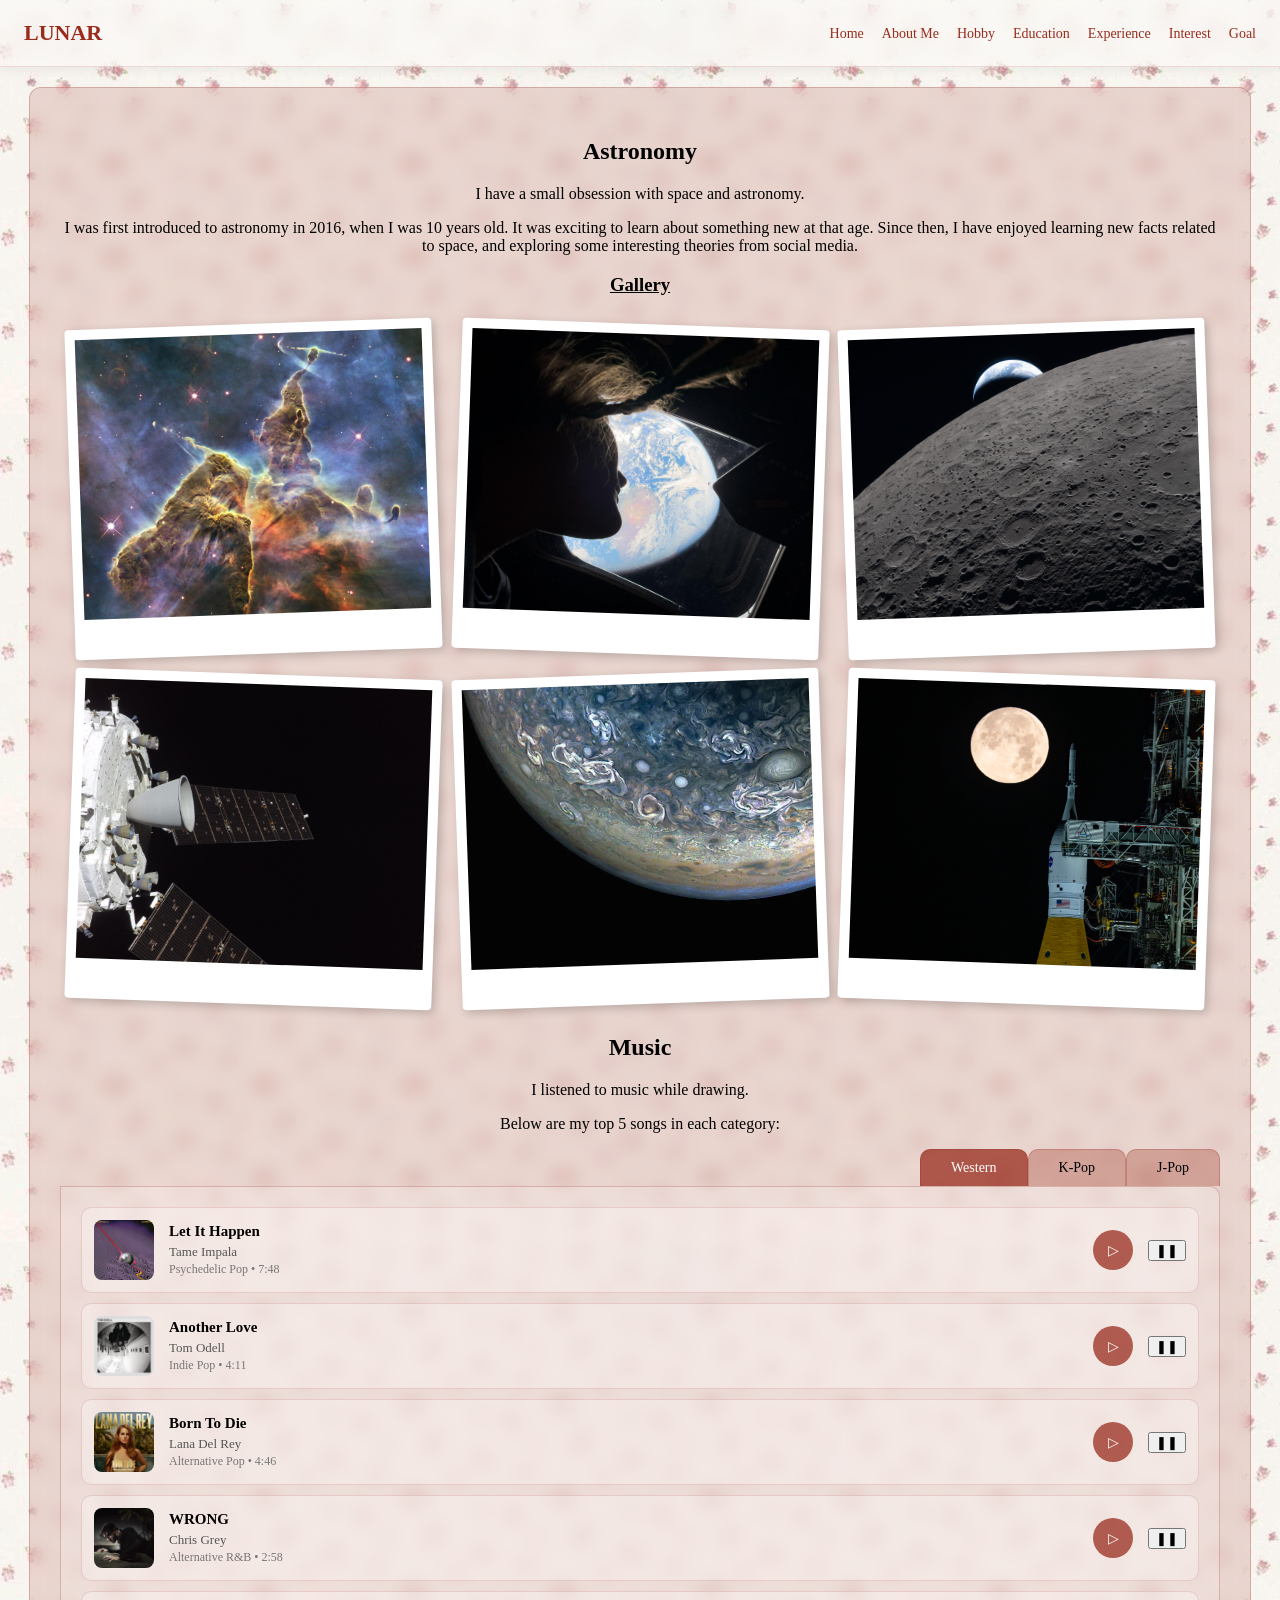
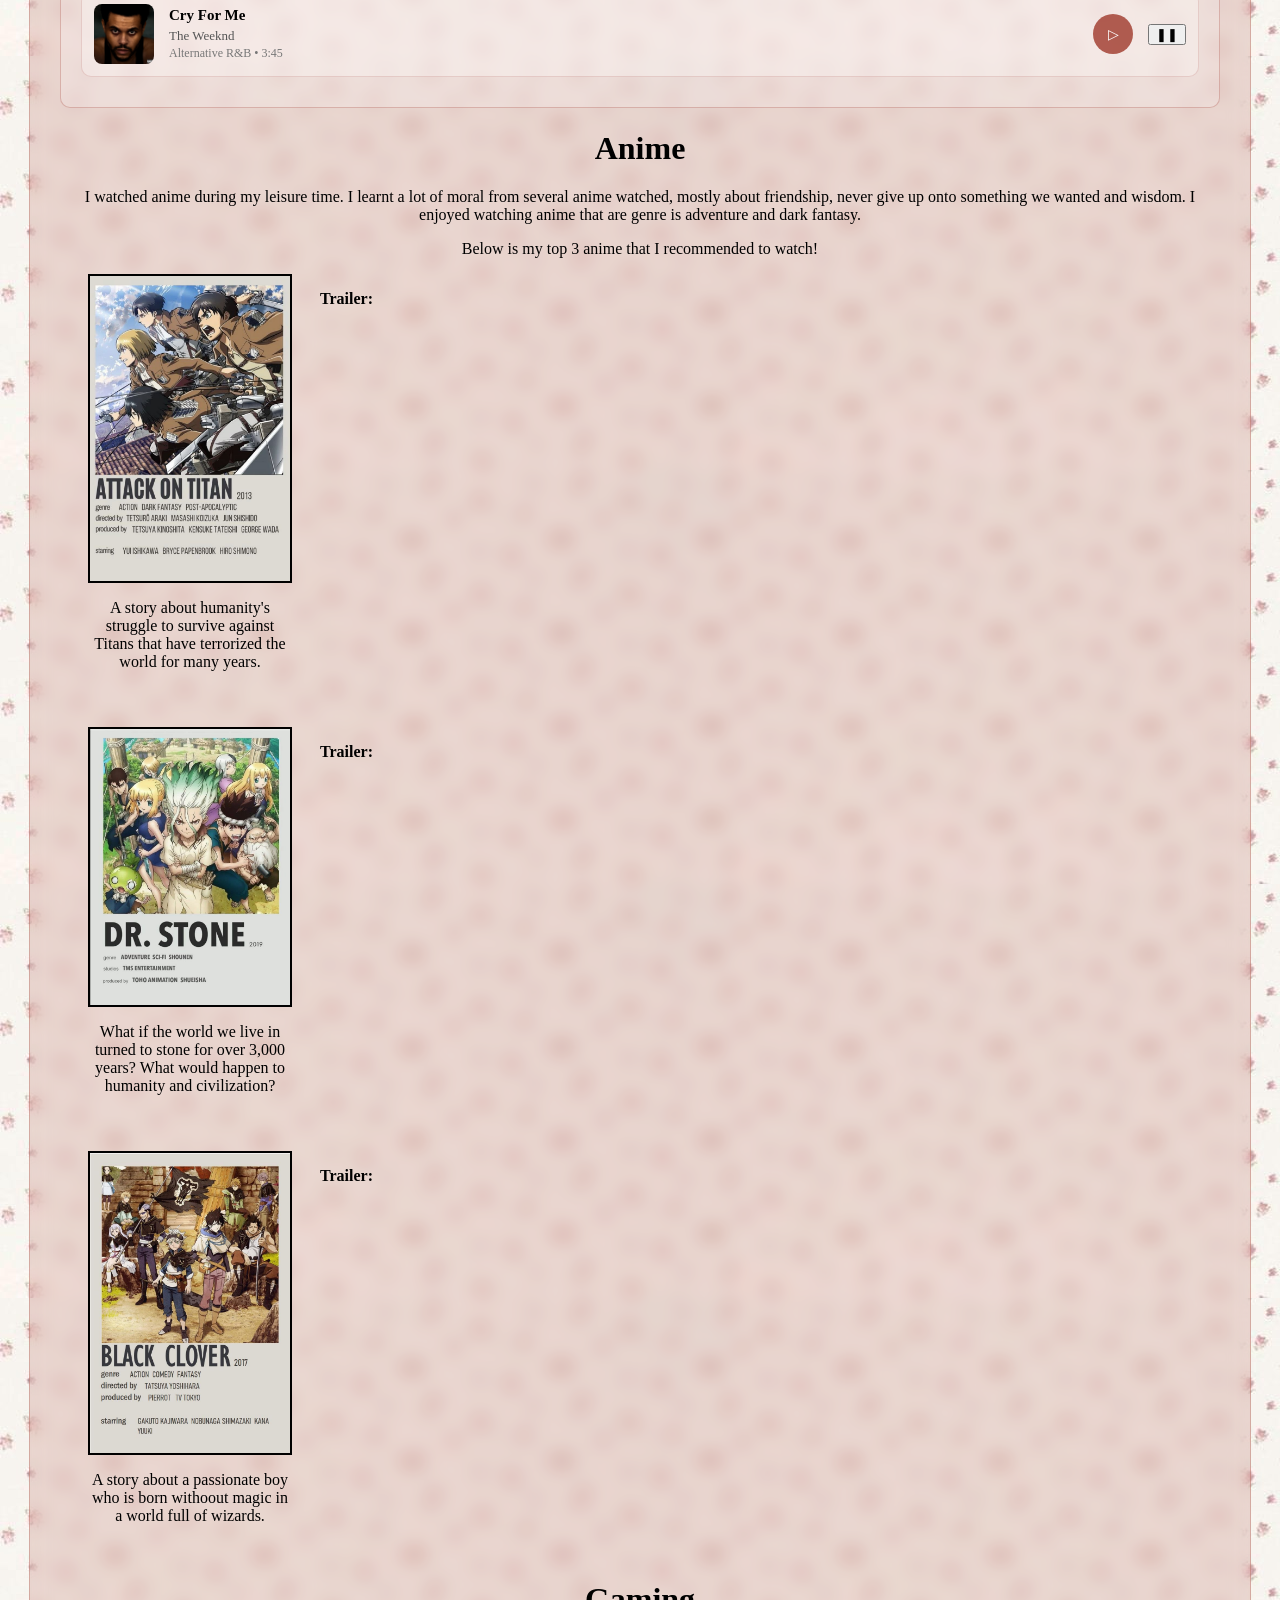
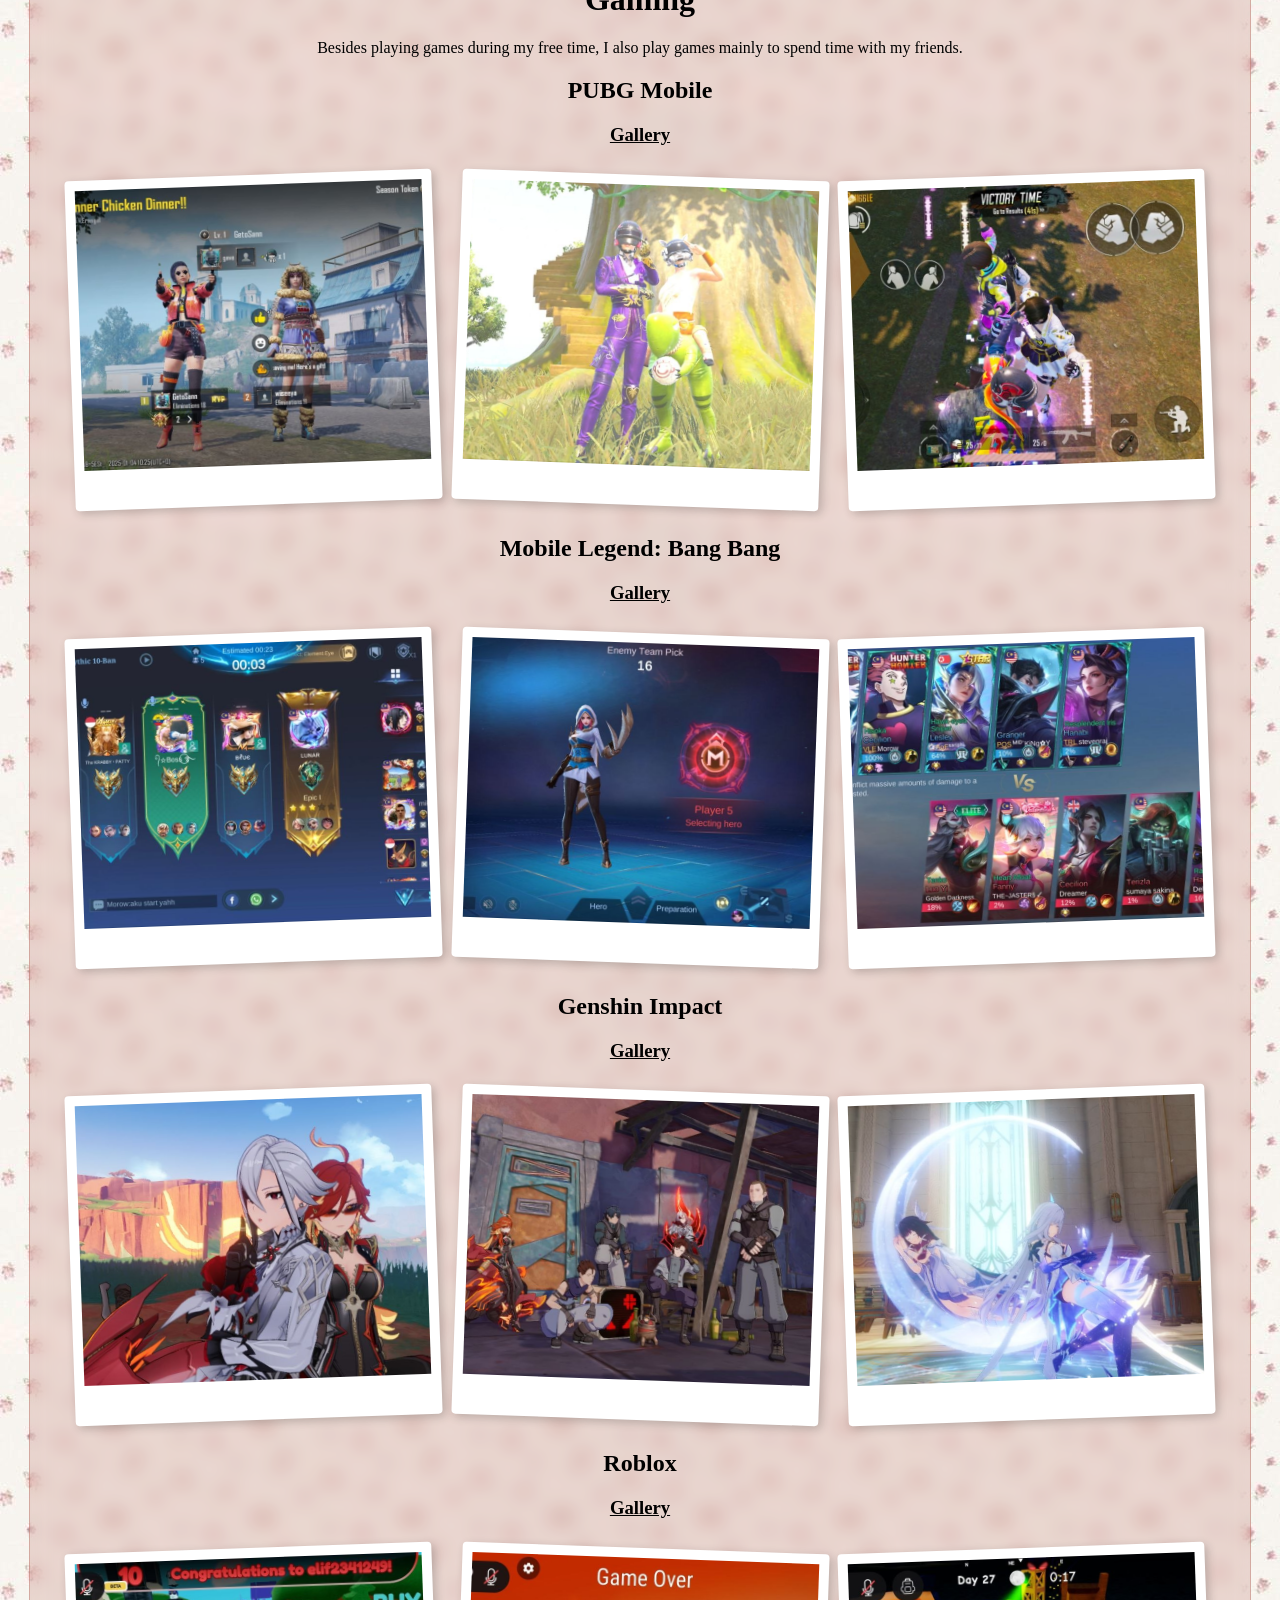
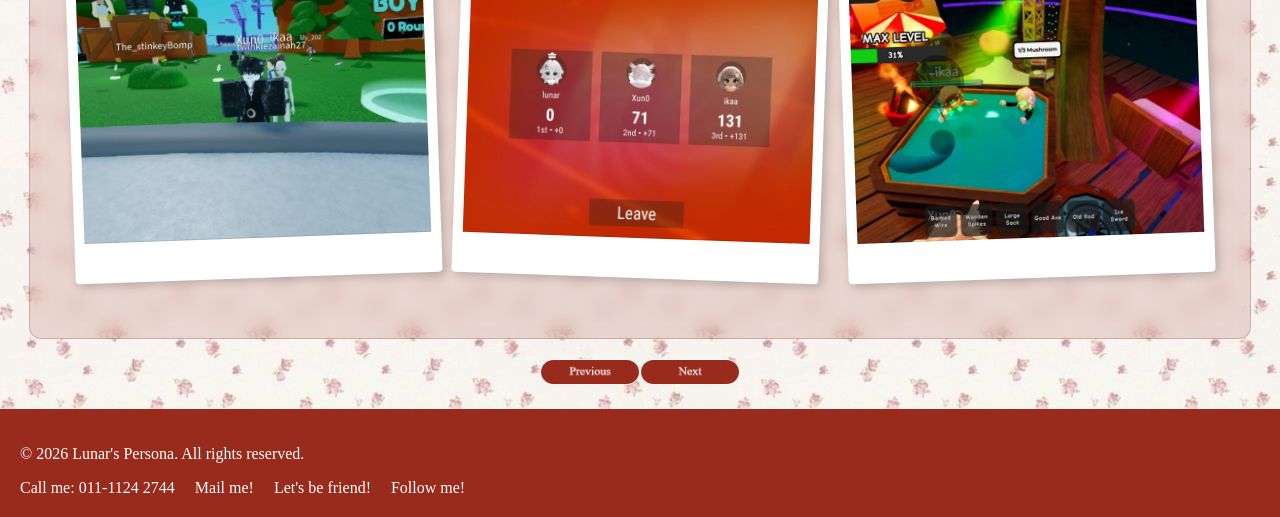
==== interest.html @ cb663a61 "Add files via upload" ====
<!DOCTYPE html>
<html>

<head>
<title>Lunar's Persona</title>
<link rel="stylesheet" href="style.css">
<script src="https://www.youtube.com/iframe_api"></script>
</head>

<body>
<a href="#top" class="back-to-top">
<img src="up-arrow.png" alt="Back to Top">
</a>
        
<a href="index.html"></a>
<nav class="navbar">

<a href="index.html" style="text-decoration:none;">
<div class="logo">LUNAR</div>
</a>

<ul class="nav-links">
<li><a href="index.html">Home</a></li>
<li class="dropdown">
<a href="aboutme.html">About Me</a>
<ul class="dropdown-menu">
<li><a href="aboutme.html#family">Family</a></li>
<li><a href="aboutme.html#friends">Friends</a></li>
</ul>
</li>
<li><a href="hobby.html">Hobby</a></li>
<li><a href="education.html">Education</a></li>
<li><a href="experience.html">Experience</a></li>
<li class="dropdown">
<a href="interest.html">Interest</a>
<ul class="dropdown-menu">
<li><a href="interest.html#music">Music</a></li>
<li><a href="interest.html#anime">Anime</a></li>
<li><a href="interest.html#gaming">Gaming</a></li>
</ul>
</li>
<li><a href="goal.html">Goal</a></li>
</ul>
</nav>

<div class="glass-box-page">

<section id="interest">
<h1 align="center">Astronomy</h1>
<p align="center">I have a small obsession with space and astronomy.</p>
<p align="center">I was first introduced to astronomy in 2016, when I was 10 years old. It was exciting to learn about something new at that age. Since then, I have enjoyed learning new facts related to space, and exploring some interesting theories from social media.</p>

<h3 align="center"><u>Gallery</u></h3>

<div class="scrapbook-grid">

<div class="scrapbook-item">
<div class="scrapbook-tall">
<img src="nasa(1).jpg">
</div>
</div>

<div class="scrapbook-item">
<div class="scrapbook-tall">
<img src="nasa(2).jpg">
</div>
</div>

<div class="scrapbook-item">
<div class="scrapbook-tall">
<img src="nasa(3).jpg">
</div>
</div>

<div class="scrapbook-item">
<div class="scrapbook-tall">
<img src="nasa(4).jpg">
</div>
</div>

<div class="scrapbook-item">
<div class="scrapbook-tall">
<img src="nasa(5).jpg">
</div>
</div>

<div class="scrapbook-item">
<div class="scrapbook-tall">
<img src="nasa(6).jpg">
</div>
</div>

</div>

<h1 id="music" align="center">Music</h1>
<p align="center">I listened to music while drawing.</p>
<p align="center">Below are my top 5 songs in each category:</p>

<div class="music-tabs">
<div class="music-tab active" onclick="showTab('western')">Western</div>
<div class="music-tab" onclick="showTab('kpop')">K-Pop</div>
<div class="music-tab" onclick="showTab('jpop')">J-Pop</div>
</div>

<div class="music-panel active" id="western">

<div class="song-card">
<img src="letithappen.jpg" alt="album">
<div class="song-info">
<p class="song-title">Let It Happen</p>
<p class="song-artist">Tame Impala</p>
<p class="song-meta">Psychedelic Pop • 7:48</p>
</div>

<audio id="audio-eng-1" src="Let It Happen.mp3"></audio>

<button class="play-btn" onclick="playSong('audio-eng-1', this, 105, 165)">▷</button>

<button class="pause-btn" onclick="pauseSong('audio-eng-1', this)">❚❚</button>

</div>

<div class="song-card">
<img src="anotherlove.jpg" alt="album">
<div class="song-info">
<p class="song-title">Another Love</p>
<p class="song-artist">Tom Odell</p>
<p class="song-meta">Indie Pop • 4:11</p>
</div>

<audio id="audio-eng-2" src="Another Love.mp3"></audio>

<button class="play-btn" onclick="playSong('audio-eng-2', this, 143, 166)">▷</button>

<button class="pause-btn" onclick="pauseSong('audio-eng-2', this)">❚❚</button>

</div>


<div class="song-card">
<img src="borntodie.jpg" alt="album">
<div class="song-info">
<p class="song-title">Born To Die</p>
<p class="song-artist">Lana Del Rey</p>
<p class="song-meta">Alternative Pop • 4:46</p>
</div>

<audio id="audio-eng-3" src="Born To Die.mp3"></audio>

<button class="play-btn" onclick="playSong('audio-eng-3', this, 90, 115)">▷</button>

<button class="pause-btn" onclick="pauseSong('audio-eng-3', this)">❚❚</button>

</div>

<div class="song-card">
<img src="wrong.jpg" alt="album">
<div class="song-info">
<p class="song-title">WRONG</p>
<p class="song-artist">Chris Grey</p>
<p class="song-meta">Alternative R&B • 2:58</p>
</div>

<audio id="audio-eng-4" src="WRONG.mp3"></audio>

<button class="play-btn" onclick="playSong('audio-eng-4', this, 95, 154)">▷</button>

<button class="pause-btn" onclick="pauseSong('audio-eng-4', this)">❚❚</button>

</div>

<div class="song-card">
<img src="cryforme.jpg" alt="album">
<div class="song-info">
<p class="song-title">Cry For Me</p>
<p class="song-artist">The Weeknd</p>
<p class="song-meta">Alternative R&B • 3:45</p>
</div>

<audio id="audio-eng-5" src="CryForMe.mp3"></audio>

<button class="play-btn" onclick="playSong('audio-eng-5', this, 47, 80)">▷</button>

<button class="pause-btn" onclick="pauseSong('audio-eng-5', this)">❚❚</button>

</div>

</div>

<div class="music-panel" id="kpop">

<div class="song-card">
<img src="tnt.jpg" alt="album">
<div class="song-info">
<p class="song-title">TNT</p>
<p class="song-artist">CORTIS</p>
<p class="song-meta">Hip-Hop • 2:04</p>
</div>

<audio id="audio-kpop-1" src="TNT.mp3"></audio>

<button class="play-btn" onclick="playSong('audio-kpop-1', this, 31, 100)">▷</button>

<button class="pause-btn" onclick="pauseSong('audio-kpop-1', this)">❚❚</button>

</div>

<div class="song-card">
<img src="doit.jpg" alt="album">
<div class="song-info">
<p class="song-title">신선놀음 DIVINE</p>
<p class="song-artist">Stray Kids</p>
<p class="song-meta">Old School Hip-Hop • 3:08</p>
</div>

<audio id="audio-kpop-2" src="신선놀음 DIVINE.mp3"></audio>

<button class="play-btn" onclick="playSong('audio-kpop-2', this, 55, 84)">▷</button>

<button class="pause-btn" onclick="pauseSong('audio-kpop-2', this)">❚❚</button>

</div>

<div class="song-card">
<img src="ice on my teeth.jpg" alt="album">
<div class="song-info">
<p class="song-title">Ice On My Teeth</p>
<p class="song-artist">ATEEZ</p>
<p class="song-meta">Hip-Hop • 3:04</p>
</div>

<audio id="audio-kpop-3" src="Ice On My Teeth.mp3"></audio>

<button class="play-btn" onclick="playSong('audio-kpop-3', this, 46, 85)">▷</button>

<button class="pause-btn" onclick="pauseSong('audio-kpop-3', this)">❚❚</button>

</div>

<div class="song-card">
<img src="backformore.jpg" alt="album">
<div class="song-info">
<p class="song-title">Back For More (TXT Ver.)</p>
<p class="song-artist">TOMORROW X TOGETHER</p>
<p class="song-meta">Dance-Pop • 2:43</p>
</div>

<audio id="audio-kpop-4" src="Back For More (TXT Ver.).mp3"></audio>

<button class="play-btn" onclick="playSong('audio-kpop-4', this, 42, 162)">▷</button>

<button class="pause-btn" onclick="pauseSong('audio-kpop-4', this)">❚❚</button>

</div>

<div class="song-card">
<img src="fiction.jpg" alt="album">
<div class="song-info">
<p class="song-title">Fiction</p>
<p class="song-artist">BEAST(비스트)</p>
<p class="song-meta">Electropop • 3:55</p>
</div>

<audio id="audio-kpop-5" src="Fiction (Fiction).mp3"></audio>

<button class="play-btn" onclick="playSong('audio-kpop-5', this, 62, 95)">▷</button>

<button class="pause-btn" onclick="pauseSong('audio-kpop-5', this)">❚❚</button>

</div>

</div>

<div class="music-panel" id="jpop">

<div class="song-card">
<img src="twilight.jpg" alt="album">
<div class="song-info">
<p class="song-title">TWILIGHT!!!</p>
<p class="song-artist">King Gnu</p>
<p class="song-meta">Alternative Pop • 3:38</p>
</div>

<audio id="audio-jpop-1" src="TWILIGHT!!!.mp3"></audio>

<button class="play-btn" onclick="playSong('audio-jpop-1', this, 68, 106)">▷</button>
<button class="pause-btn" onclick="pauseSong('audio-jpop-1', this)">❚❚</button>
</div>

<div class="song-card">
<img src="rocket.jpg" alt="album">
<div class="song-info">
<p class="song-title">ROCKET</p>
<p class="song-artist">BURNOUT SYNDROMES</p>
<p class="song-meta">Pop-Rock • 3:29</p>
</div>

<audio id="audio-jpop-2" src="ROCKET.mp3"></audio>

<button class="play-btn" onclick="playSong('audio-jpop-2', this, 45, 91)">▷</button>
<button class="pause-btn" onclick="pauseSong('audio-jpop-2', this)">❚❚</button>
</div>

<div class="song-card">
<img src="vivarium.jpg" alt="album">
<div class="song-info">
<p class="song-title">ビバリウム - Vivarium</p>
<p class="song-artist">Ado</p>
<p class="song-meta">Math Rock • 4:04</p>
</div>

<audio id="audio-jpop-3" src="Vivarium.mp3"></audio>

<button class="play-btn" onclick="playSong('audio-jpop-3', this, 82, 106)">▷</button>
<button class="pause-btn" onclick="pauseSong('audio-jpop-3', this)">❚❚</button>
</div>

<div class="song-card">
<img src="tjt.jpg" alt="album">
<div class="song-info">
<p class="song-title">天上天下 - Tenjo Tenge</p>
<p class="song-artist">miyuna</p>
<p class="song-meta">Alternative Rock • 3:18</p>
</div>

<audio id="audio-jpop-4" src="天上天下.mp3"></audio>

<button class="play-btn" onclick="playSong('audio-jpop-4', this, 53, 75)">▷</button>
<button class="pause-btn" onclick="pauseSong('audio-jpop-4', this)">❚❚</button>
</div>

<div class="song-card">
<img src="matsuri.jpg" alt="album">
<div class="song-info">
<p class="song-title">まつり - Matsuri</p>
<p class="song-artist">Fujii Kaze</p>
<p class="song-meta">Contemporary R&B • 3:46</p>
</div>

<audio id="audio-jpop-5" src="Matsuri.mp3"></audio>

<button class="play-btn" onclick="playSong('audio-jpop-5', this, 64, 124)">▷</button>
<button class="pause-btn" onclick="pauseSong('audio-jpop-5', this)">❚❚</button>
</div>

</div>

</section>

<h1 id="anime" align="center">Anime</h1>

<p align="center">I watched anime during my leisure time. I learnt a lot of moral from several anime watched, mostly about friendship, never give up onto something we wanted and wisdom. I enjoyed watching anime that are genre is adventure and dark fantasy.</p>
<p align="center">Below is my top 3 anime that I recommended to watch!</p>

<div class="anime-row">

<div class="anime-info">
<img src="attack on titan.jpg" width="200" border="2">
<p align="center">A story about humanity's struggle to survive against Titans that have terrorized the world for many years.</p>
</div>
<div class="anime-video">
<p>Trailer:</p>
<iframe id="yt1" width="560" height="315" src="https://www.youtube.com/embed/LV-nazLVmgo?si=X5fcYvhi-1LfpAyi" title="YouTube video player" frameborder="0" allow="accelerometer; autoplay; clipboard-write; encrypted-media; gyroscope; picture-in-picture; web-share" referrerpolicy="strict-origin-when-cross-origin" allowfullscreen></iframe>
</div>
</div>

<div class="anime-row">
<div class="anime-info">
<img src="dr stone.jpg" width="200" border="2">
<p align="center">What if the world we live in turned to stone for over 3,000 years? What would happen to humanity and civilization?</p>
</div>
<div class="anime-video">
<p>Trailer:</p>
<iframe id="yt2" width="560" height="315" src="https://www.youtube.com/embed/S6OmSIxSj14?si=HGANGif2b5O34Mbv" title="YouTube video player" frameborder="0" allow="accelerometer; autoplay; clipboard-write; encrypted-media; gyroscope; picture-in-picture; web-share" referrerpolicy="strict-origin-when-cross-origin" allowfullscreen></iframe>
</div>
</div>

<div class="anime-row">
<div class="anime-info">
<img src="black clover.jpg" width="200" border="2">
<p align="center">A story about a passionate boy who is born withoout magic in a world full of wizards.</p>
</div>
<div class="anime-video">
<p>Trailer:</p>
<iframe id="yt3" width="560" height="315" src="https://www.youtube.com/embed/QwNWY6z93O4?si=mwt7-wMv1l6fX6q9" title="YouTube video player" frameborder="0" allow="accelerometer; autoplay; clipboard-write; encrypted-media; gyroscope; picture-in-picture; web-share" referrerpolicy="strict-origin-when-cross-origin" allowfullscreen></iframe>
</div>
</div>

<h1 id="gaming" align="center">Gaming</h1>
<p align="center">Besides playing games during my free time, I also play games mainly to spend time with my friends.</p>

<h2 align="center">PUBG Mobile</h2>
<h3 align="center"><u>Gallery</u></h3>

<div class="scrapbook-grid">

<div class="scrapbook-item">
<div class="scrapbook-tall">
<img src="pubg(1).jpg">
</div>
</div>

<div class="scrapbook-item">
<div class="scrapbook-tall">
<img src="pubg(2).jpg">
</div>
</div>

<div class="scrapbook-item">
<div class="scrapbook-tall">
<img src="pubg(3).jpg">
</div>
</div>

</div>

<h2 align="center">Mobile Legend: Bang Bang</h2>
<h3 align="center"><u>Gallery</u></h3>

<div class="scrapbook-grid">

<div class="scrapbook-item">
<div class="scrapbook-tall">
<img src="mlbb(1).jpg">
</div>
</div>

<div class="scrapbook-item">
<div class="scrapbook-tall">
<img src="mlbb(2).jpg">
</div>
</div>

<div class="scrapbook-item">
<div class="scrapbook-tall">
<img src="mlbb(3).jpg">
</div>
</div>

</div>

<h2 align="center">Genshin Impact</h2>
<h3 align="center"><u>Gallery</u></h3>

<div class="scrapbook-grid">

<div class="scrapbook-item">
<div class="scrapbook-tall">
<img src="gi(1).jpg">
</div>
</div>

<div class="scrapbook-item">
<div class="scrapbook-tall">
<img src="gi(2).jpg">
</div>
</div>

<div class="scrapbook-item">
<div class="scrapbook-tall">
<img src="gi(3).jpg">
</div>
</div>

</div>

<h2 align="center">Roblox</h2>
<h3 align="center"><u>Gallery</u></h3>

<div class="scrapbook-grid">

<div class="scrapbook-item">
<div class="scrapbook-tall">
<img src="rob(1).jpg">
</div>
</div>

<div class="scrapbook-item">
<div class="scrapbook-tall">
<img src="rob(2).jpg">
</div>
</div>

<div class="scrapbook-item">
<div class="scrapbook-tall">
<img src="rob(3).jpg">
</div>
</div>

</div>

</div>

<div class="page-nav">
<a href="experience.html"><img src="previous.png" alt="previous"></a>
<a href="goal.html"><img src="next.png" alt="Next"></a>
</div>

<footer class="footer">
<p>© 2026 Lunar's Persona. All rights reserved.</p>
<ul class="footer-links">
<li>Call me: 011-1124 2744</li>
<li><a href="mailto:ainafarisha.ahmadsofee@gmail.com">Mail me!</a></li>
<li><a href="https://www.facebook.com/share/1E6sG9rXye/">Let's be friend!</a></li>
<li><a href="https://www.instagram.com/aifasofee?igsh=MWs3N3A5YTVyMzZ6cA==">Follow me!</a></li>
</ul>
</footer>

<audio id="bg-music" src="afternoon tea.mp3" loop></audio>

<script>
const bgMusic = document.getElementById('bg-music');
const savedTime = sessionStorage.getItem('bgTime');
const wasPlaying = sessionStorage.getItem('bgPlaying');

if (savedTime) {
bgMusic.currentTime = parseFloat(savedTime);
}

bgMusic.play().catch(() => {
document.addEventListener('click', function startBg() {
bgMusic.play();
document.removeEventListener('click', startBg);
});
});

window.addEventListener('beforeunload', () => {
sessionStorage.setItem('bgTime', bgMusic.currentTime);
sessionStorage.setItem('bgPlaying', !bgMusic.paused);
});
</script>

<script>
const btn = document.querySelector('.back-to-top');
window.addEventListener('scroll', () => {
if (window.scrollY > 300) {
btn.classList.add('show');
} else {
btn.classList.remove('show');
}
});
</script>

<script>
function playSong(audioId, btn, startTime, endTime) {
document.querySelectorAll('audio').forEach(a => {
if (a.id !== 'bg-music') {
a.pause();
a.currentTime = 0;
a.volume = 1;
}
});

document.getElementById('bg-music').pause();

const audio = document.getElementById(audioId);
audio.currentTime = startTime;
audio.volume = 0;
audio.play();

let fadeIn = setInterval(() => {
if (audio.volume <1) {
audio.volume = Math.min (1, audio.volume + 0.05);
} else {
clearInterval(fadeIn);
}
}, 100);

audio.ontimeupdate = function() {
if (audio.currentTime >= endTime - 3) {
if (audio.volume > 0) {
audio.volume = Math.max(0, audio.volume - 0.02);
}
}
if (audio.currentTime >= endTime) {
audio.pause();
audio.currentTime = startTime;
audio.volume = 1;
document.getElementById('bg-music').play();
}
};
}

function pauseSong(audioId) {
const audio = document.getElementById(audioId);
audio.pause();
document.getElementById('bg-music').play();
}

function showTab(tab) {
document.querySelectorAll('.music-panel').forEach(p => p.classList.remove('active'));
document.querySelectorAll('.music-tab').forEach(t => t.classList.remove('active'));
document.getElementById(tab).classList.add('active');
event.target.classList.add('active');
}

let players = {};

function onYouTubeIframeAPIReady() {
players['yt1'] = new YT.Player('yt1', {
events: {
onStateChange: function(event) {
if (event.data == YT.PlayerState.PLAYING) {
  
document.getElementById('bg-music').pause();
}
if (event.data == YT.PlayerState.PAUSED || 
event.data == YT.PlayerState.ENDED) {
document.getElementById('bg-music').play();
}
}
}
});
}

function onYouTubeIframeAPIReady() {
players['yt2'] = new YT.Player('yt2', {
events: {
onStateChange: function(event) {
if (event.data == YT.PlayerState.PLAYING) {
  
document.getElementById('bg-music').pause();
}
if (event.data == YT.PlayerState.PAUSED || 
event.data == YT.PlayerState.ENDED) {
document.getElementById('bg-music').play();
}
}
}
});
}

function onYouTubeIframeAPIReady() {
players['yt3'] = new YT.Player('yt3', {
events: {
onStateChange: function(event) {
if (event.data == YT.PlayerState.PLAYING) {
  
document.getElementById('bg-music').pause();
}
if (event.data == YT.PlayerState.PAUSED || 
event.data == YT.PlayerState.ENDED) {
document.getElementById('bg-music').play();
}
}
}
});
}

</script>

</body>

</html>
---- style.css ----
html, body{
}

:root{
--primary:#982B1C;
--background: #ffffff;
--text: #2B2B2B;
--white: #ffffff;
}

body{
min-height:100vh;
margin:0;
font-family:Times New Roman;
display: flex;
flex-direction: column;
background-image: url("pastel flower.jpg");
}

section{
flex: 1;
}

.video-center {
display: flex;
justiify-content: center;
margin: 30px 0;
}

.welcome-text {
color: darkred;
font-size: 18px;
font-weight: bold;
background-color: mistyrose;
padding: 8px;
}

.banner-slider {
position: relative;
width: auto;
border-radius: 10px;
margin: 20px 20px;
}

.banner-track-wrapper {
overflow: hidden;
border-radius: 10px;
}

.banner-dots {
display: flex;
justify-content: center;
gap: 8px;
margin-top: 10px;
}

.banner-track {
display: flex;
transition: transform 0.6s ease;
}

.banner-slide {
min-width: 100%;
position: relative;
text-decoration: none;
flex-shrink:0;
}

.banner-slide img {
width: 100%;
height: 300px;
object-fit: cover;
display: block;
border-radius: 10px;
}

.banner-label {
position: absolute;
bottom: 20px;
left: 30px;
background-color: rgba(152, 43, 28, 0.75);
backdrop-filter: blur(8px);
-webkit-backdrop-filter: blur(8px);
color: white;
padding: 8px 20px;
border-radius: 20px;
font-size: 16px;
font-family: Times New Roman;
border: 1px solid rgba(255,255,255,0.3);
}

.dot {
width: 10px;
height: 10px;
border-radius: 50%;
background-color: rgba(152, 43, 28, 0.3);
cursor: pointer;
transition: background-color 0.3s ease;
}

.dot.active {
background-color: #982B1C;
}

.back-to-top{
position:fixed;
bottom:30px;
right:30px;
z-index: 9999;
opacity:0;
pointer-events:none;
background-color: rgba(152, 43, 28, 0.75);
backdrop-filter: blur(8px);
-webkit-backdrop-filter: blur(8px);
width:45px;
height:45px;
border-radius: 50%;
display:flex;
align-items:center;
justify-content:center;
text-decoration:none;
border: 1px solid rgba(255,255,255,0.3);
transition:opacity 0.4s ease, transform 0.3s ease;
}

.back-to-top.show{
opacity:1;
pointer-events:auto;
}

.back-to-top img{
width:25px;
height:25px;
object-fit:contain;
filter: brightness(0) invert(1);
}

.back-to-top:hover{
transform: translateY(-4px);
}

.glass-box {
flex: 1;
background-color: rgba(152, 43, 28, 0.15);
backdrop-filter: blur(10px);
-webkit-backdrop-filter: blur(10px);
border-radius: 12px;
border: 1px solid rgba(152, 43, 28, 0.25);
padding: 30px;
max-width: calc(100% - 120px);
margin: 20px auto;
overflow: hidden;
display: flex;
align-items: center;
gap: 20px;
}

.glass-box-page {
background-color: rgba(152, 43, 28, 0.15);
backdrop-filter: blur(10px);
-webkit-backdrop-filter: blur(10px);
border-radius: 12px;
border: 1px solid rgba(152, 43, 28, 0.25);
padding: 30px;
max-width: calc(100% - 120px);
margin: 20px auto;
}

.main-content{
flex:1;
min-height:600px;
padding: 10px 0;
}

.navbar{
background-color: rgba(255, 255, 255, 0.35);
backdrop-filter: blur(12px);
-webkit-backgdrop-filter: blur(12px);
display:flex;
justify-content:space-between;
align-items:center;
padding:8px 24px;
position: sticky;
top:0;
z-index:1000;
border-bottom: 1px solid rgba(152, 43, 28, 0.15);
box-shadow: 0 2px 12px rgba(0,0,0,0.06);
}

.logo{
font-size:22px;
font-weight:bold;
color:#982B1C;
}

.nav-links{
list-style:none;
display:flex;
gap:18px;
margin-left:auto;
padding:0;
}

.nav-links a{
color:#982B1C;
text-decoration:none;
font-size:14px;
padding-bottom:6px;
border-radius: 4px;
transition:border-bottom 0.3s ease;
position: relative;
}

.nav-links a:hover{
backdground-color: rgba(255,255,255,0.15);
color:#6e1e13;
}

.nav-links a::after{
content:'';
position:absolute;
bottom:-4px;
left:0;
width:0;
height:2px;
background-color:#982B1C;
transition:width 0.3s ease;
}

.nav-links a:hover::after{
width:100%;
}

.page-nav {
display: flex;
justify-content: center;
max-width: calc(100%-120px);
margin: auto auto 20px;
}

.page-nav-btn {
background-color: rgba(152, 43, 28, 0.75);
backdrop-filter: blur(8px);
-webkit-backdrop-filter: blur(8px);
color: white;
padding: 10px 24px;
border-radius: 20px;
text-decoration: none;
font-family: Times New Roman;
font-size: 14px;
border: 1px solid rgba(255,255,255,0.3);
transition: transform 0.2s ease, background-color 0.2s ease;
}

.page-nav-btn:hover {
transform: translateY(-3px);
background-color: rgba(152, 43, 28, 0.95);
}

.page-nav img {
width: 100px;
height: auto;
transition: transform 0.2s ease;
}

.page-nav img:hover {
transform: translateY (-3px);
}

.gallery {
display:grid;
grid-template-columns: repeat(3,1fr);
gap:10px;
margin-bottom:20px;
}

.gallery img {
width:100%;
height:200px;
object-fit:contain;
border-radius:8px;
background-color: rgba(152, 43, 28, 0.05);
}

.scrapbook-grid {
display: grid;
grid-template-columns: repeat(3, 1fr);
gap: 20px;
margin-bottom: 20px;
padding: 10px;
}

.scrapbook-item {
background: white;
padding: 10px 10px 40px 10px;
border-radius: 4px;
box-shadow: 3px 3px 10px rgba(0,0,0,0.2);
transform: rotate(-2deg);
transition: transform 0.3s ease;
}

.scrapbook-item:nth-child(even) {
transform: rotate(2deg);
}

.scrapbook-item:hover {
transform: rotate(0deg) scale(1.05);
z-index: 10;
position: relative;
}

.scrapbook-item img {
width: 100%;
height: 200px;
object-fit: cover;
display: block;
}

.scrapbook-caption {
text-align: center;
margin-top: 8px;
font-size: 13px;
color: #555;
font-family: Times New Roman;
}

.scrapbook-tall img {
height:280px;
}

.minimal-table {
width:"100%";
border-collapse:collapse;
margin:20px auto;
}

.minimal-table th {
background-color: rgba(152, 43, 28, 0.75);
color: white;
padding:12px 16px;
text-align:center;
font-weight:normal;
letter-spacing:1px;
text-transform:uppercase;
font-size:13px;
border: 1px solid rgba(255,255,255,0.3);
}

.minimal-table td {
padding: 10px 16px;
border: 1px solid rgba(152, 43, 28, 0.25);
color:black;
vertical-align: middle;
text-align:center;
}

.minimal-table tr:first-child th: first-child {
border-bottom: none;
}

.minimal-table td:first-child {
font-weight:bold;
text-align:center;
width:150px;
background-color: rgba(255,255,255,0.4);
}

.music-tabs {
display: flex;
gap: 0;
margin-bottom: 0;
justify-content: flex-end;
}

.music-tab {
padding: 10px 30px;
background-color: rgba(152, 43, 28, 0.3);
cursor: pointer;
border-radius: 10px 10px 0 0;
font-family: Times New Roman;
font-size: 14px;
border: 1px solid rgba(152, 43, 28, 0.25);
border-bottom: none;
transition: background-color 0.3s;
}

.music-tab.active {
background-color: rgba(152, 43, 28, 0.75);
color: white;
}

.music-tab:hover {
background-color: rgba(152, 43, 28, 0.5);
}

.music-panel {
display: none;
border: 1px solid rgba(152, 43, 28, 0.25);
border-radius: 0 10px 10px 10px;
padding: 20px;
background-color: rgba(255,255,255,0.2);
}

.music-panel.active {
display: block;
}

.song-card {
display: flex;
align-items: center;
gap: 15px;
padding: 12px;
margin-bottom: 10px;
background-color: rgba(255,255,255,0.3);
border-radius: 10px;
border: 1px solid rgba(152, 43, 28, 0.15);
}

.song-card img {
width: 60px;
height: 60px;
object-fit: cover;
border-radius: 8px;
flex-shrink: 0;
}

.song-info {
flex: 1;
}

.song-title {
font-weight: bold;
font-size: 15px;
margin: 0 0 4px 0;
}

.song-artist {
font-size: 13px;
color: #555;
margin: 0 0 2px 0;
}

.song-meta {
font-size: 12px;
color: #777;
margin: 0;
}

.play-btn {
background-color: rgba(152, 43, 28, 0.75);
border: none;
border-radius: 50%;
width: 40px;
height: 40px;
cursor: pointer;
flex-shrink: 0;
color:white;
font-size:14px;
display: flex;
align-items: center;
justify-content: center;
transition: background-color 0.2s, transform 0.2s;
}

.play-btn:hover {
background-color: #6e1e13;
transform: scale(1.1);
}

.dropdown {
position:relative;
}

.dropdown-menu {
display: none;
position: absolute;
top: 100%;
left: 0;
background-color: rgba(255,255,255,0.9);
background-filter: blur(12px);
border-radius: 8px;
border: 1px solid rgba(152, 43, 28, 0.2);
list-style: none;
padding: 8px 0;
margin: 0;
min-width: 140px;
box-shadow: 0 4px 12px rgba(0,0,0,0.1);
z-index: 999;
}

.dropdown-menu li a {
display: block;
padding: 8px 16px;
color: #982B1C;
text-decoration: none;
font-size: 13px;
}

.dropdown-menu li a:hover {
background-color: rgba(152, 43, 28, 0.1);
}

.dropdown:hover .dropdown-menu {
display: block;
}

.anime-row {
display: flex;
align-items;
gap: 30px;
margin-bottom: 40px;
padding: 0 30px;
}

.anime-info {
display: flex;
flex-direction: column;
align-items: center;
width: 200px;
}

.anime-video {
display: flex;
flex-direction: column;
}

.anime-video p {
margin-bottom: 5px;
font-weight: bold;
}

.footer{
margin-top:auto;
background-color:#982B1C;
color: white;
padding:20px;
}

.footer a:hover{
color: white;
}

.footer-links {
display:flex;
gap: 20px;
list-style:none;
padding:0;
margin:10px 0 0;
}

.footer-links a{
color:white;
text-decoration:none;
}

.footer-links a:hover{
color:#F2E8C6
}
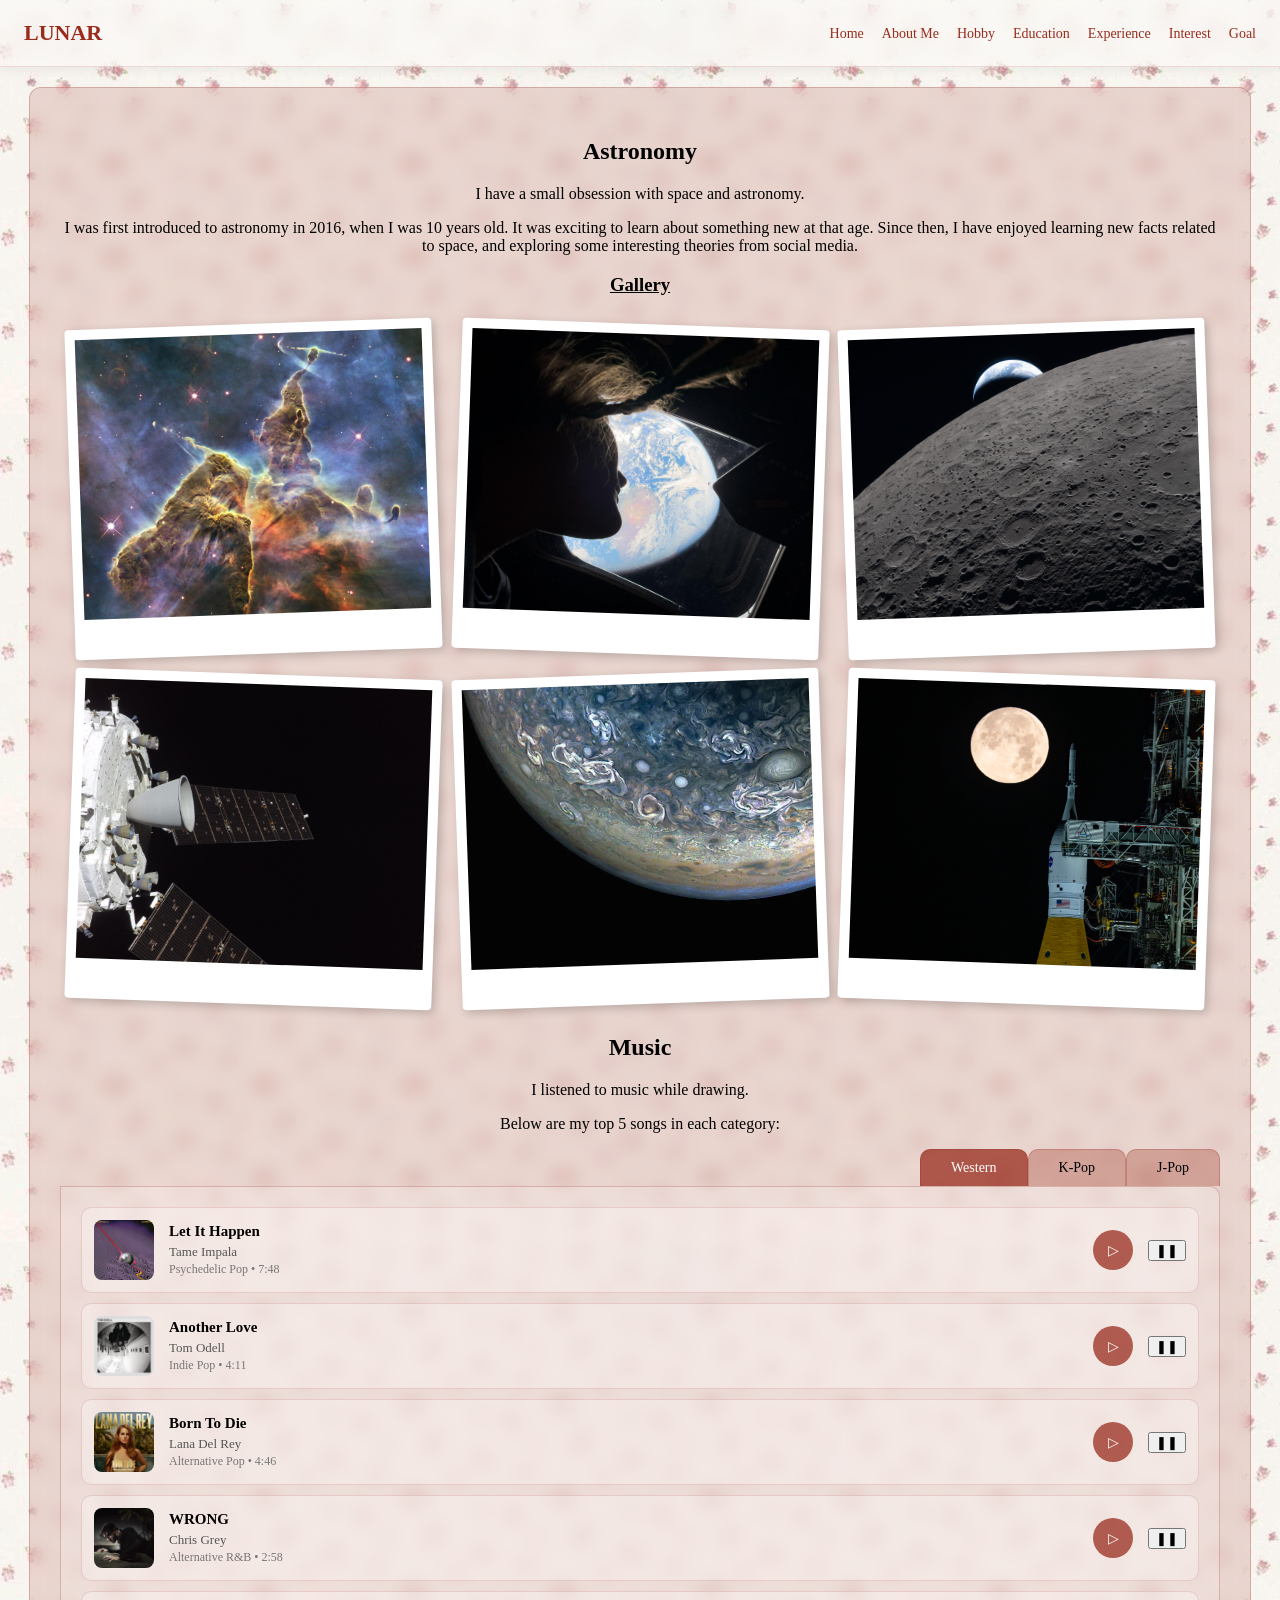
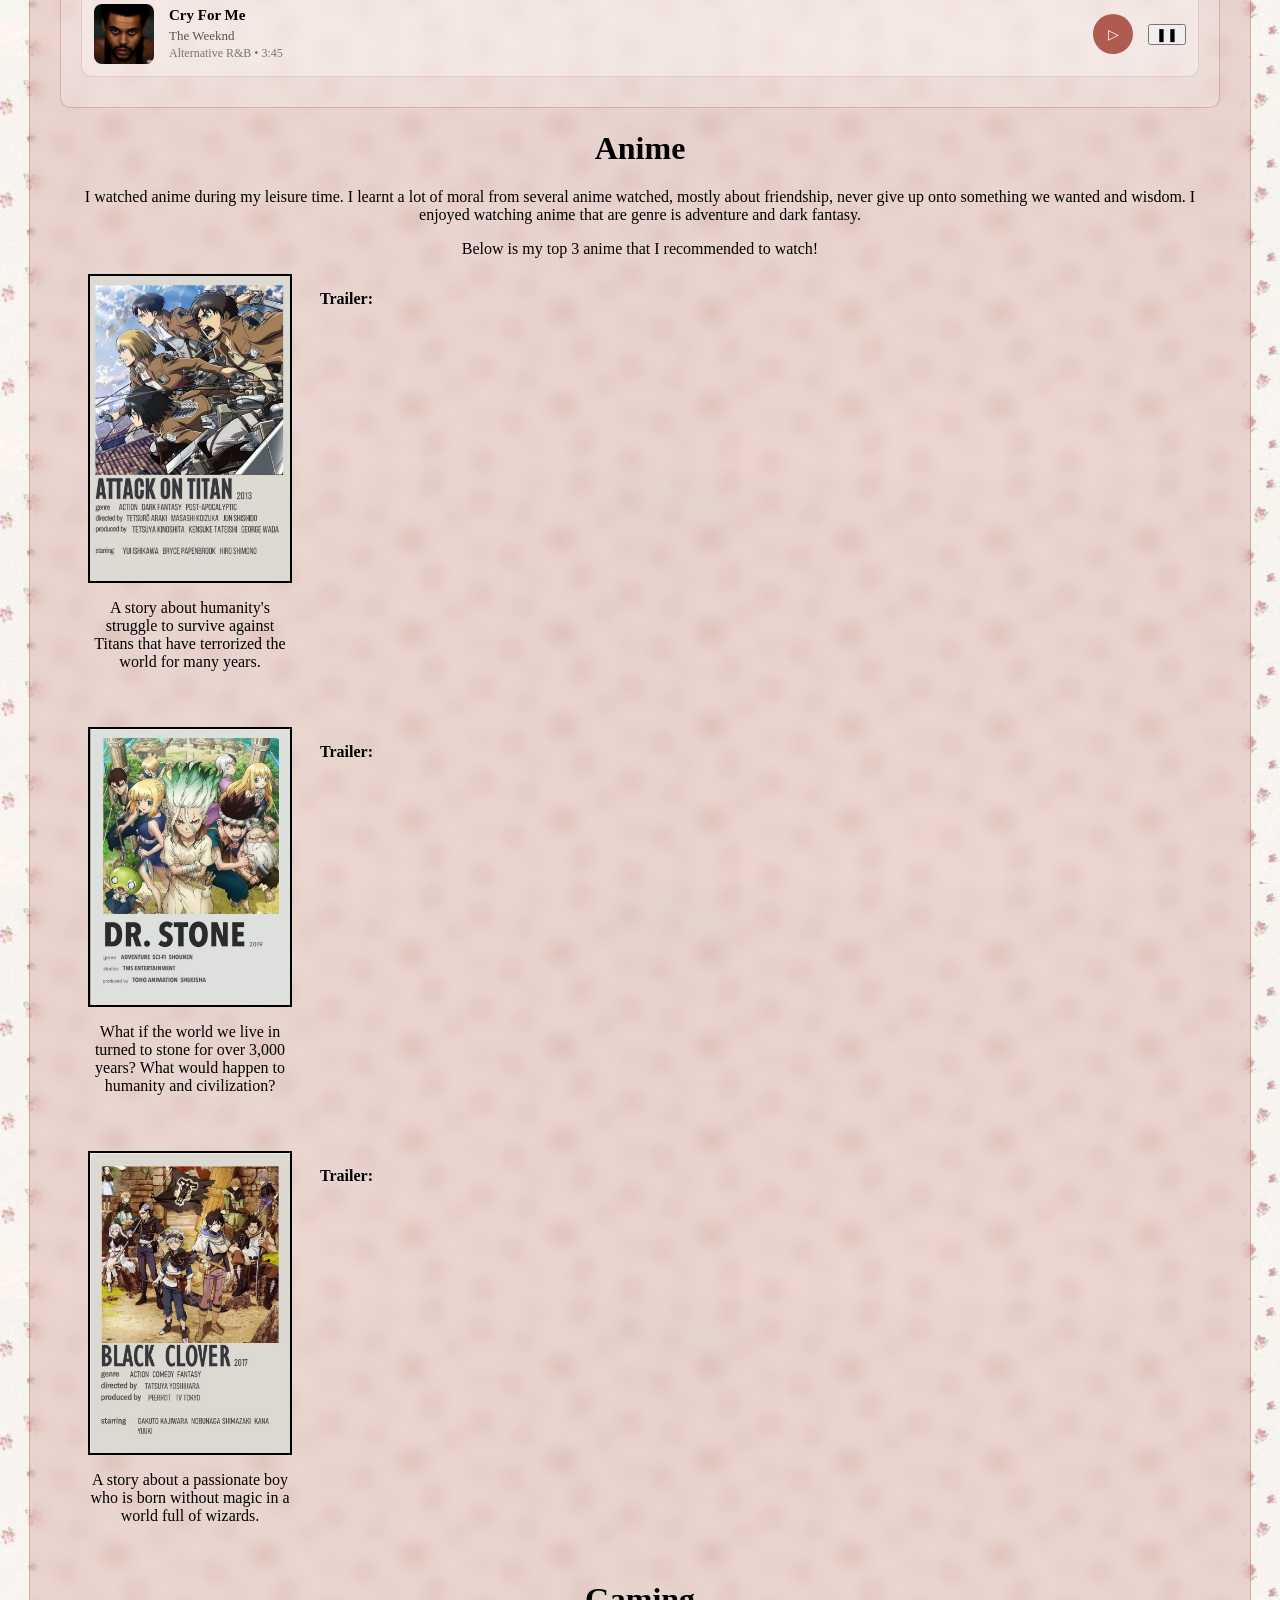
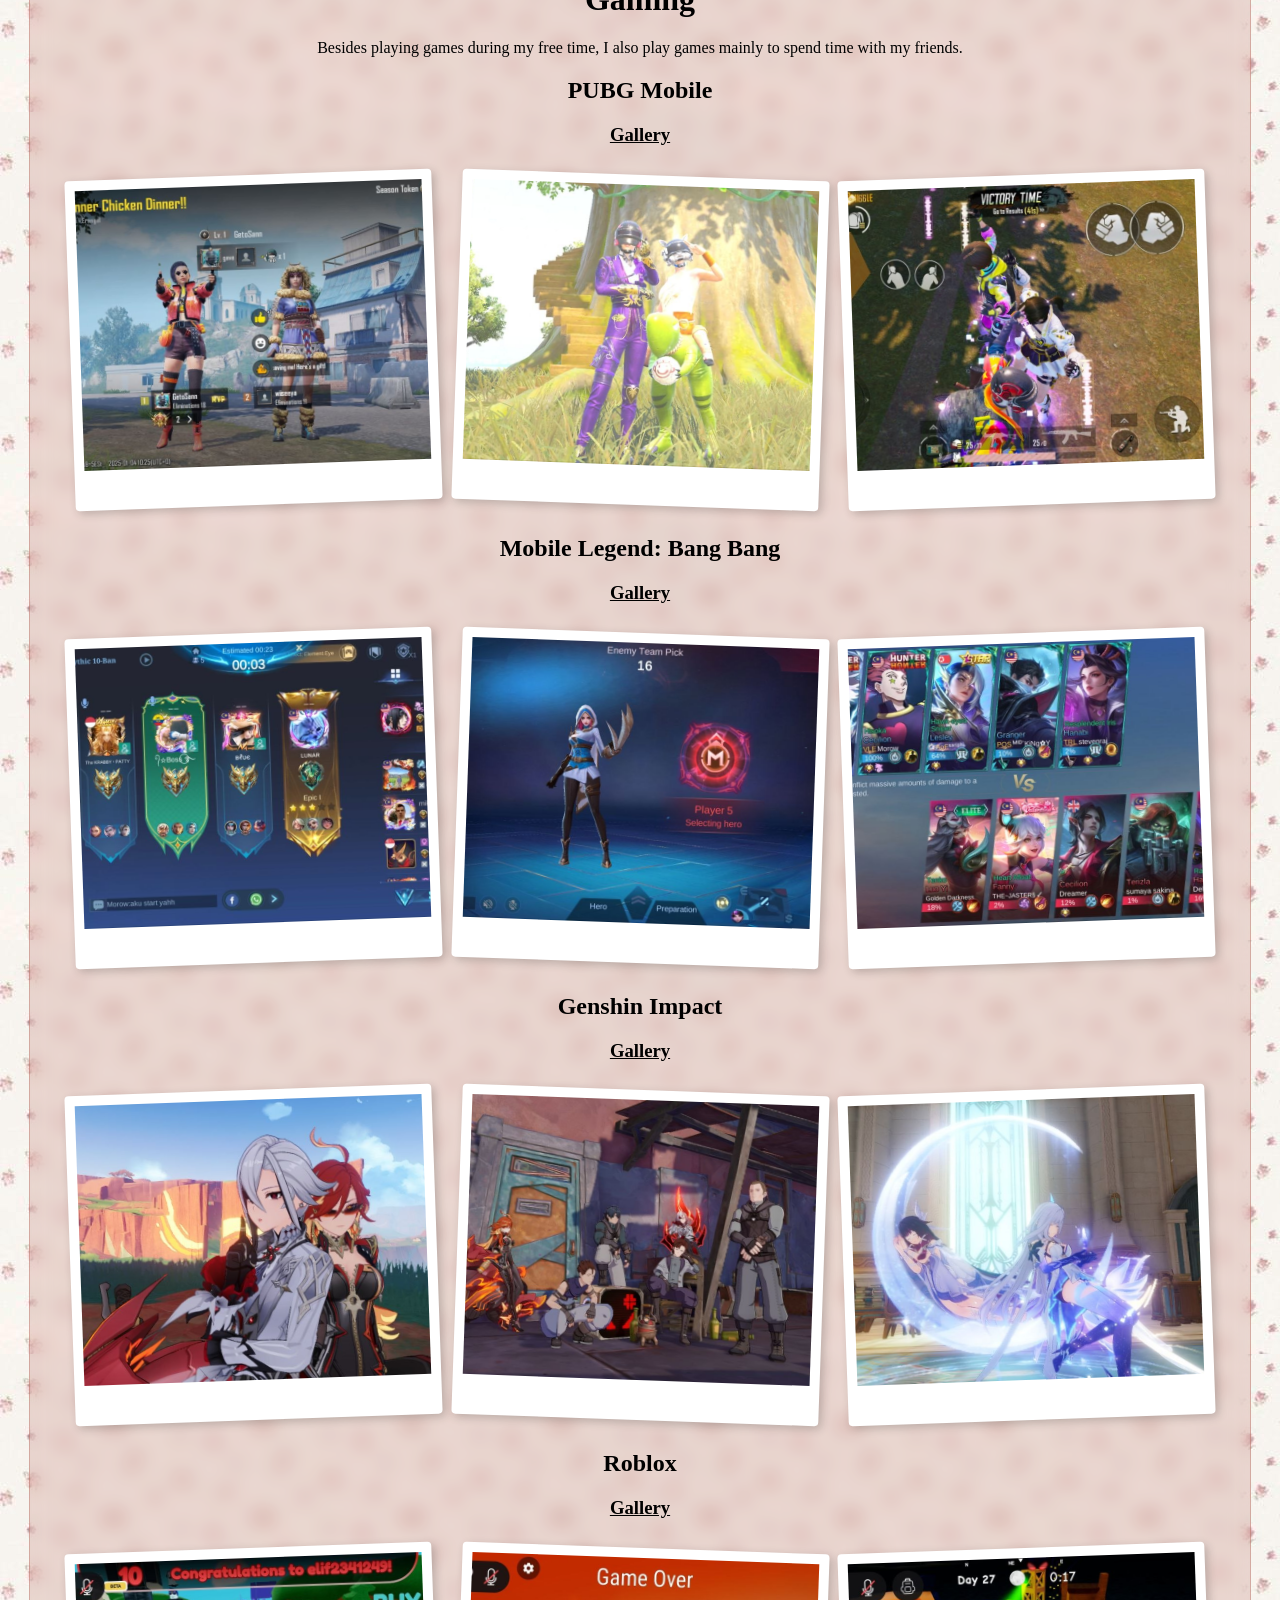
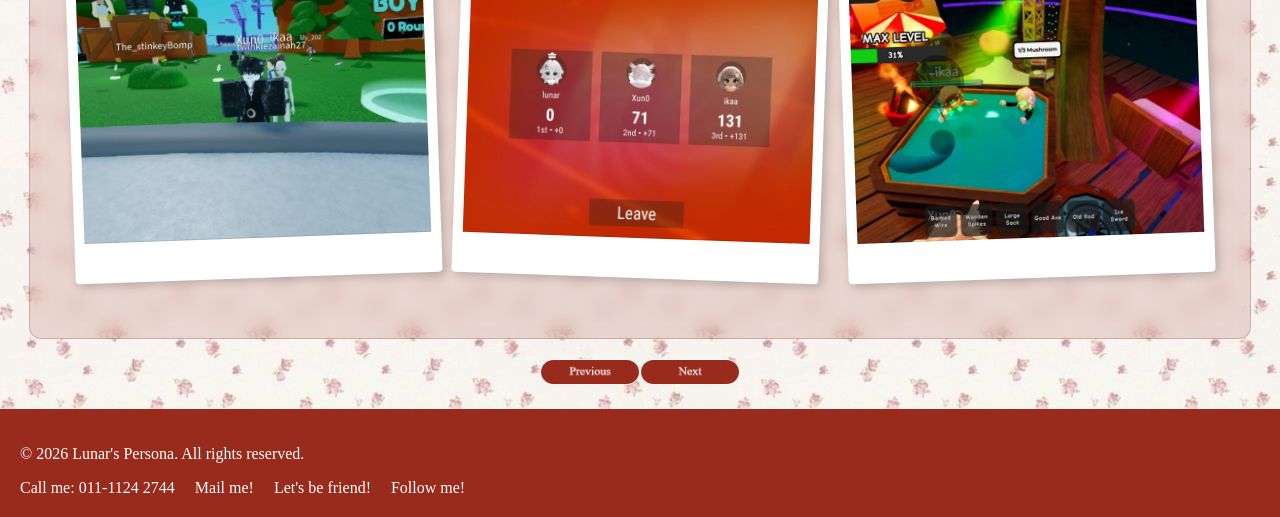
==== commit 52d66d83: "Update interest.html" ====
--- a/interest.html
+++ b/interest.html
@@ -240,12 +240,12 @@
 <div class="song-card">
 <img src="backformore.jpg" alt="album">
 <div class="song-info">
-<p class="song-title">Back For More (TXT Ver.)</p>
+<p class="song-title">Back for More (TXT Ver.)</p>
 <p class="song-artist">TOMORROW X TOGETHER</p>
 <p class="song-meta">Dance-Pop • 2:43</p>
 </div>
 
-<audio id="audio-kpop-4" src="Back For More (TXT Ver.).mp3"></audio>
+<audio id="audio-kpop-4" src="backformore.mp3"></audio>
 
 <button class="play-btn" onclick="playSong('audio-kpop-4', this, 42, 162)">▷</button>
 
@@ -378,7 +378,7 @@
 <div class="anime-row">
 <div class="anime-info">
 <img src="black clover.jpg" width="200" border="2">
-<p align="center">A story about a passionate boy who is born withoout magic in a world full of wizards.</p>
+<p align="center">A story about a passionate boy who is born without magic in a world full of wizards.</p>
 </div>
 <div class="anime-video">
 <p>Trailer:</p>
@@ -651,4 +651,4 @@
 
 </body>
 
-</html>+</html>
